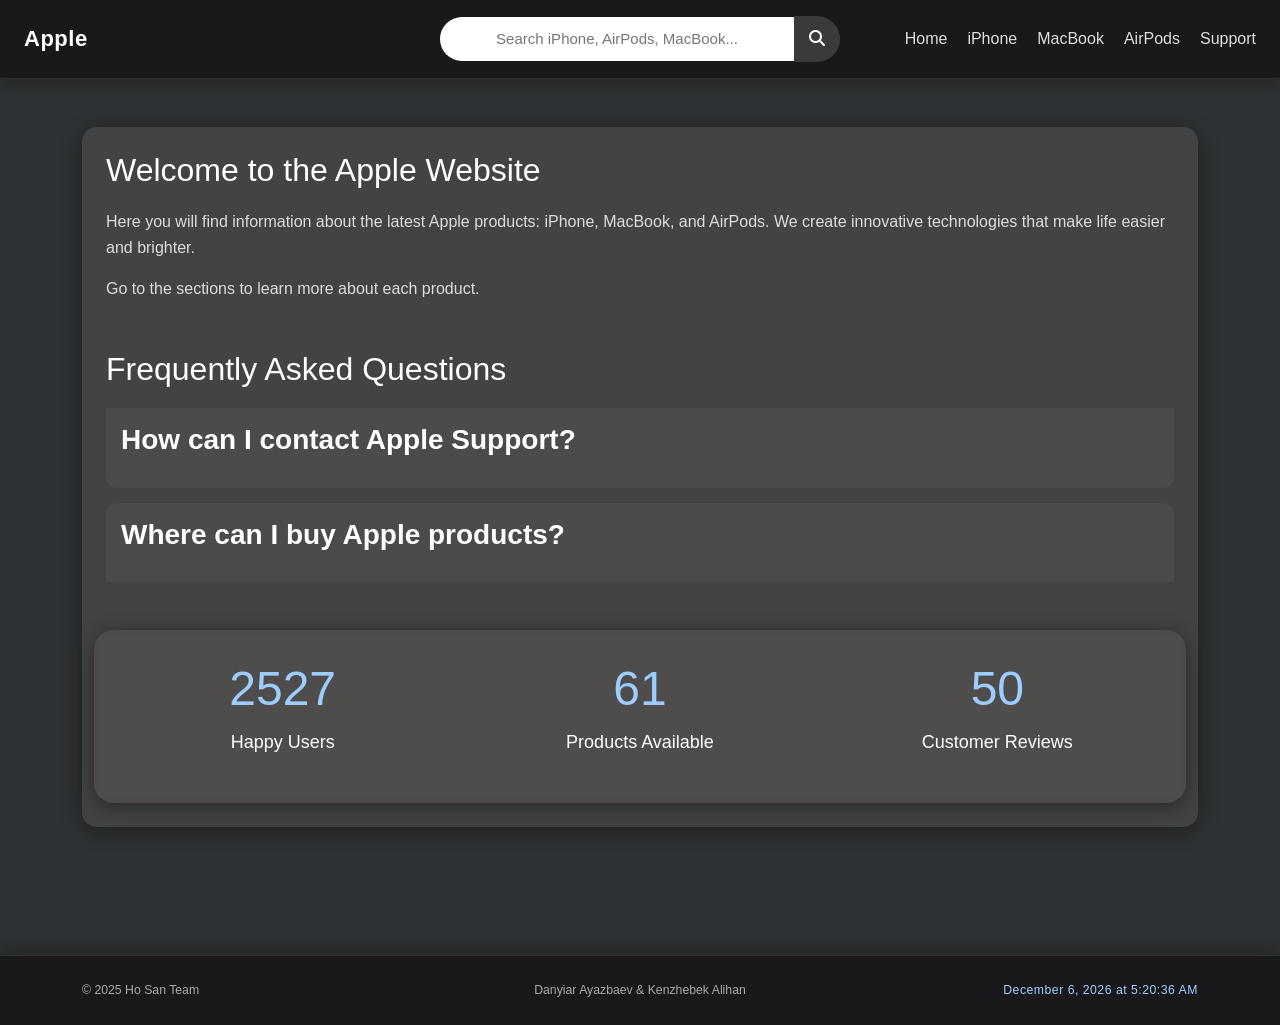
==== index.html @ b4e18e86 "fixed" ====
<!DOCTYPE html>
<html lang="en">

    <head>
        <meta charset="UTF-8">
        <meta name="viewport" content="width=device-width, initial-scale=1.0">
        <title>Apple</title>

        <link href="https://cdn.jsdelivr.net/npm/bootstrap@5.3.3/dist/css/bootstrap.min.css" rel="stylesheet">
        <link rel="stylesheet" href="https://cdnjs.cloudflare.com/ajax/libs/font-awesome/6.6.0/css/all.min.css">
        <link rel="stylesheet" href="home.css">
    </head>

    <body>

        <!-- Header -->
        <header class="home-header">
            <div class="container-fluid py-3 px-4">
                <div class="row align-items-center gy-3">

                    <!-- Logo -->
                    <div class="col-12 col-md-3 text-center text-md-start">
                        <a href="index.html" class="brand-name">Apple</a>
                    </div>

                    <!-- Search Bar -->
                    <div class="col-12 col-md-6 d-flex justify-content-center">
                        <div class="search-container">
                            <input type="text" id="globalSearch" placeholder="Search iPhone, AirPods, MacBook...">
                            <ul id="suggestions"></ul>
                            <button id="searchBtn">
                                <i class="fa-solid fa-magnifying-glass"></i>
                            </button>
                            <audio id="searchSound" src="click.mp3" preload="auto"></audio>
                        </div>
                    </div>

                    <!-- Navigation -->
                    <div class="col-12 col-md-3 d-flex justify-content-center justify-content-md-end flex-wrap">
                        <nav class="header-nav">
                            <a href="index.html">Home</a>
                            <a href="iphone.html">iPhone</a>
                            <a href="macbook.html">MacBook</a>
                            <a href="airpods.html">AirPods</a>
                            <a href="support.html" target="_blank">Support</a>
                        </nav>
                    </div>

                </div>
            </div>
        </header>


        <!-- Main -->
        <main class="container my-5">
            <div id="progressBar"></div>

            <div class="main-text-container p-4">
                <h1>Welcome to the Apple Website</h1>
                <p>Here you will find information about the latest Apple products: iPhone, MacBook, and AirPods. We create innovative technologies that make life easier and brighter.</p>
                <p>Go to the sections to learn more about each product.</p>

                <!-- FAQ -->
                <section id="faq" class="mt-5">
                    <h1>Frequently Asked Questions</h1>

                    <div class="accordion-item">
                        <h3 class="accordion-header">How can I contact Apple Support?</h3>
                        <p class="accordion-content">You can contact us through the support webpage using contact number or email.</p>
                    </div>

                    <div class="accordion-item">
                        <h3 class="accordion-header">Where can I buy Apple products?</h3>
                        <p class="accordion-content">Visit the official Apple Store or authorized retailers.</p>
                    </div>
                </section>

                <!-- Stats -->
                <section class="stats-section mt-5 row text-center">
                    <div class="stat col-12 col-md-4">
                        <h2 class="count" data-target="5000">0</h2>
                        <p>Happy Users</p>
                    </div>
                    <div class="stat col-12 col-md-4">
                        <h2 class="count" data-target="120">0</h2>
                        <p>Products Available</p>
                    </div>
                    <div class="stat col-12 col-md-4">
                        <h2 class="count" data-target="98">0</h2>
                        <p>Customer Reviews</p>
                    </div>
                </section>
            </div>
        </main>


        <footer class="home-footer">
            <div class="container text-center text-md-start">
                <div class="row align-items-center gy-3">

                    <div class="col-12 col-md-4 text-center text-md-start">
                        <p class="small mb-0">© 2025 Ho San Team</p>
                    </div>

                    <div class="col-12 col-md-4 text-center">
                        <p class="mb-0 small">Danyiar Ayazbaev & Kenzhebek Alihan</p>
                    </div>

                    <div class="col-12 col-md-4 text-center text-md-end">
                        <p id="dateTime" class="small mb-0"></p>
                    </div>

                </div>
            </div>
        </footer>



        <!-- Scripts -->
        <script src="https://ajax.googleapis.com/ajax/libs/jquery/3.7.1/jquery.min.js"></script>
        <script src="https://cdn.jsdelivr.net/npm/bootstrap@5.3.3/dist/js/bootstrap.bundle.min.js"></script>
        <script src="home-page.js"></script>
    </body>

</html>
---- home.css ----
/* Reset */
* {
  margin: 0;
  padding: 0;
  box-sizing: border-box;
}

/* Body */
body {
  font-family: Arial, sans-serif;
  line-height: 1.6;
  color: #fff;
  background-color: #2F3234;
  background-image: url('https://bluescreen.kz/content/images/2024/06/overview__bcphzsdb4fpu_og.png');
  background-size: cover;
  background-repeat: no-repeat;
  background-position: bottom center;
  background-attachment: fixed;
}

/* Header */
.home-header {
  background-color: rgba(25, 25, 27, 0.95);
  border-bottom: 1px solid rgba(255, 255, 255, 0.1);
  box-shadow: 0 4px 20px rgba(0, 0, 0, 0.3);
  position: sticky;
  top: 0;
  width: 100%;
  z-index: 1000;
  backdrop-filter: blur(8px);
  transition: background 0.3s ease;
}

.home-header:hover {
  background-color: rgba(35, 35, 37, 0.95);
}

/* Brand */
.brand-name {
  font-size: 22px;
  font-weight: bold;
  text-decoration: none;
  color: #ffffff;
  transition: color 0.3s ease;
  letter-spacing: 0.5px;
}

.brand-name:hover {
  color: #9eceff;
}

/* Navigation */
.header-nav {
  display: flex;
  flex-wrap: nowrap;
  justify-content: flex-end;
  align-items: center;
  gap: 20px;
}

.header-nav a {
  text-decoration: none;
  color: #ddd;
  font-size: 16px;
  white-space: nowrap;
  transition: color 0.3s ease;
}

.header-nav a:hover {
  color: #9eceff;
}

/* Search Bar */
.search-container {
  position: relative;
  display: flex;
  align-items: center;
  width: 100%;
  max-width: 400px;
}

#globalSearch {
  width: 100%;
  padding: 10px 15px;
  border-radius: 25px 0 0 25px;
  border: none;
  outline: none;
  font-size: 15px;
  background: #fff;
  color: #333;
  text-align: center;
}

#searchBtn {
  padding: 10px 15px;
  border-radius: 0 25px 25px 0;
  border: none;
  background-color: rgba(83, 79, 79, 0.6);
  color: white;
  font-size: 16px;
  cursor: pointer;
  transition: background 0.3s ease;
}

#searchBtn:hover {
  background-color: rgba(95, 92, 92, 0.6);
}

/* Suggestions Dropdown */
#suggestions {
  position: absolute;
  top: 45px;
  left: 50%;
  transform: translateX(-50%);
  background: #1c1c1e;
  list-style: none;
  border-radius: 10px;
  width: 100%;
  text-align: left;
  padding: 0;
  margin: 0;
  box-shadow: 0 4px 10px rgba(0, 0, 0, 0.4);
  display: none;
  z-index: 1000;
}

#suggestions li {
  padding: 10px 15px;
  cursor: pointer;
  color: #fff;
  transition: background 0.3s ease;
}

#suggestions li:hover {
  background: #0071e3;
}

/* Responsive Header */
@media (max-width: 992px) {
  .brand-name {
    display: block;
    text-align: center;
    margin-bottom: 10px;
  }

  .header-nav {
    justify-content: center;
    flex-wrap: wrap;
  }
}

@media (max-width: 768px) {
  .home-header {
    text-align: center;
    padding: 15px;
  }

  .header-nav {
    display: flex;
    flex-wrap: wrap;
    justify-content: center;
    margin-top: 10px;
  }

  .header-nav a {
    margin: 5px 10px;
    font-size: 15px;
  }

  .search-container {
    max-width: 100%;
    margin: 10px 0;
  }
}

/* Main */
.main-text-container {
  background: rgba(83, 79, 79, 0.6);
  border-radius: 15px;
  padding: 30px;
  box-shadow: 0 4px 20px rgba(0, 0, 0, 0.4);
  backdrop-filter: blur(5px);
}

main h1 {
  font-size: 2rem;
  margin-bottom: 20px;
}

main p {
  font-size: 1rem;
  color: #ddd;
}

/* Accordion */
.accordion-item {
  margin-top: 15px;
  background: rgba(83, 79, 79, 0.6);
  border-radius: 10px;
  padding: 15px;
  cursor: pointer;
}

.accordion-header {
  font-weight: bold;
}

.accordion-content {
  max-height: 0;
  overflow: hidden;
  transition: 0.3s ease;
}

.accordion-content.active {
  max-height: 200px;
}

/* Stats */
.stats-section {
  background: rgba(83, 79, 79, 0.6);
  border-radius: 20px;
  box-shadow: 0 4px 20px rgba(0, 0, 0, 0.4);
  backdrop-filter: blur(5px);
  padding: 30px 10px;
}

.stat h2 {
  font-size: 48px;
  color: #9eceff;
  margin-bottom: 10px;
}

.stat p {
  color: #ffffff;
  font-size: 18px;
}

/* Scroll Progress */
#progressBar {
  position: fixed;
  top: 0;
  left: 0;
  height: 6px;
  background: linear-gradient(90deg, #0071e3, #00c3ff);
  width: 0%;
  z-index: 1000;
}

/* Footer */
.home-footer {
  background-color: rgba(25, 25, 27, 0.95);
  border-top: 1px solid rgba(255, 255, 255, 0.1);
  padding: 25px 0;
  color: #d1d1d1;
  font-size: 14px;
  backdrop-filter: blur(8px);
  width: 100%;
  margin-top: 80px;
  box-shadow: 0 -4px 20px rgba(0, 0, 0, 0.3);
  transition: background 0.3s ease;
  position: absolute;
}

.home-footer:hover {
  background-color: rgba(35, 35, 37, 0.95);
}

.home-footer p {
  margin: 0;
  color: #aaa;
  transition: color 0.3s ease;
}

.home-footer p:hover {
  color: #fff;
}

#dateTime {
  color: #9eceff;
  font-weight: 500;
  letter-spacing: 0.5px;
}

/* Footer Responsive */
@media (max-width: 768px) {
  .home-footer {
    text-align: center;
    padding: 30px 10px;
  }
}
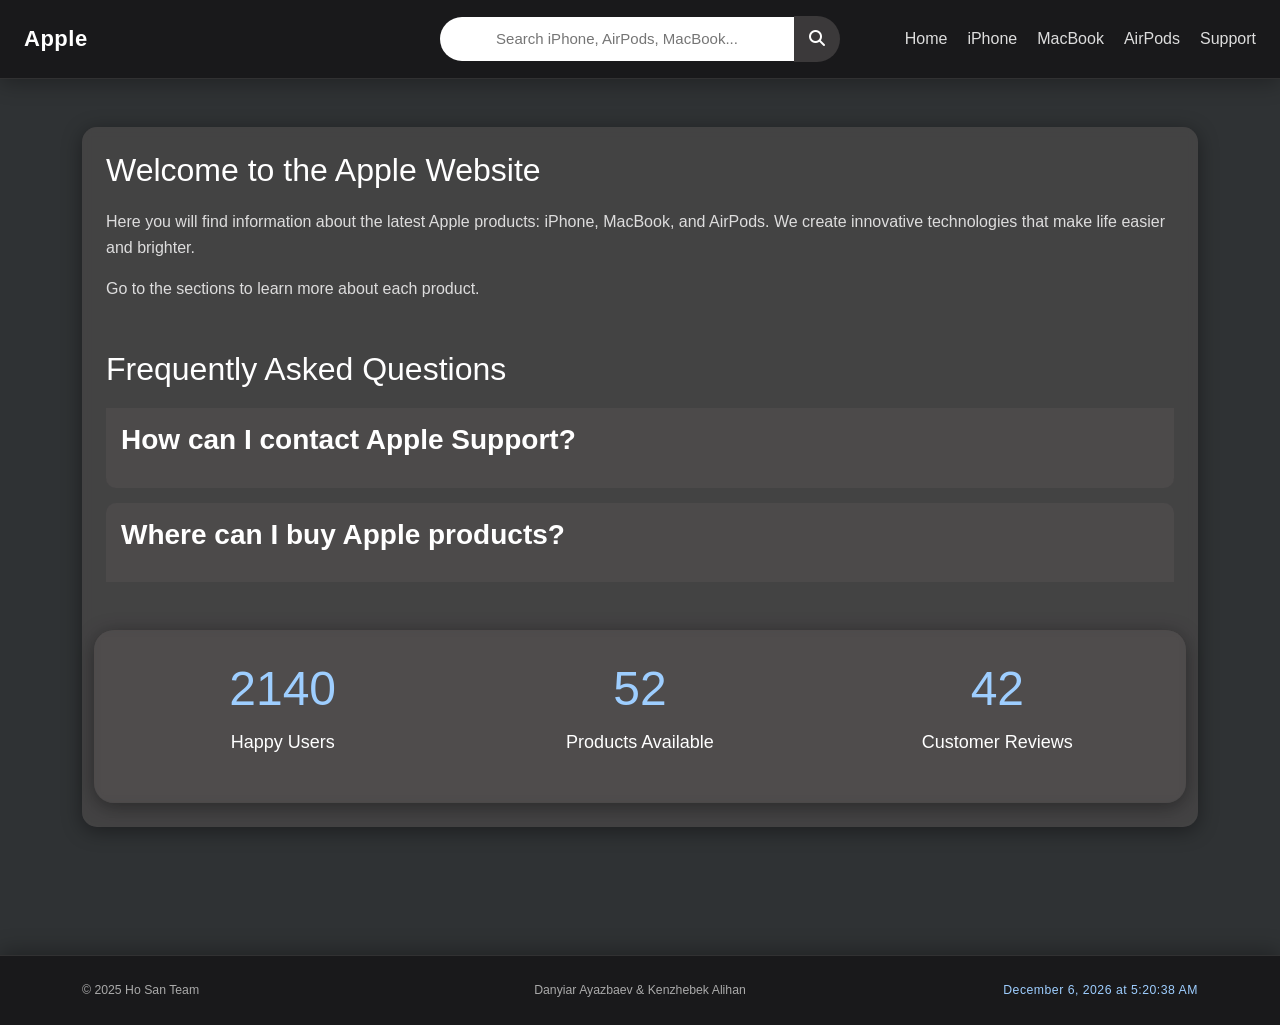
==== commit e69d826d: "final corrections" ====
--- a/index.html
+++ b/index.html
@@ -12,7 +12,6 @@
     </head>
 
     <body>
-
         <!-- Header -->
         <header class="home-header">
             <div class="container-fluid py-3 px-4">
@@ -121,5 +120,4 @@
         <script src="https://cdn.jsdelivr.net/npm/bootstrap@5.3.3/dist/js/bootstrap.bundle.min.js"></script>
         <script src="home-page.js"></script>
     </body>
-
 </html>
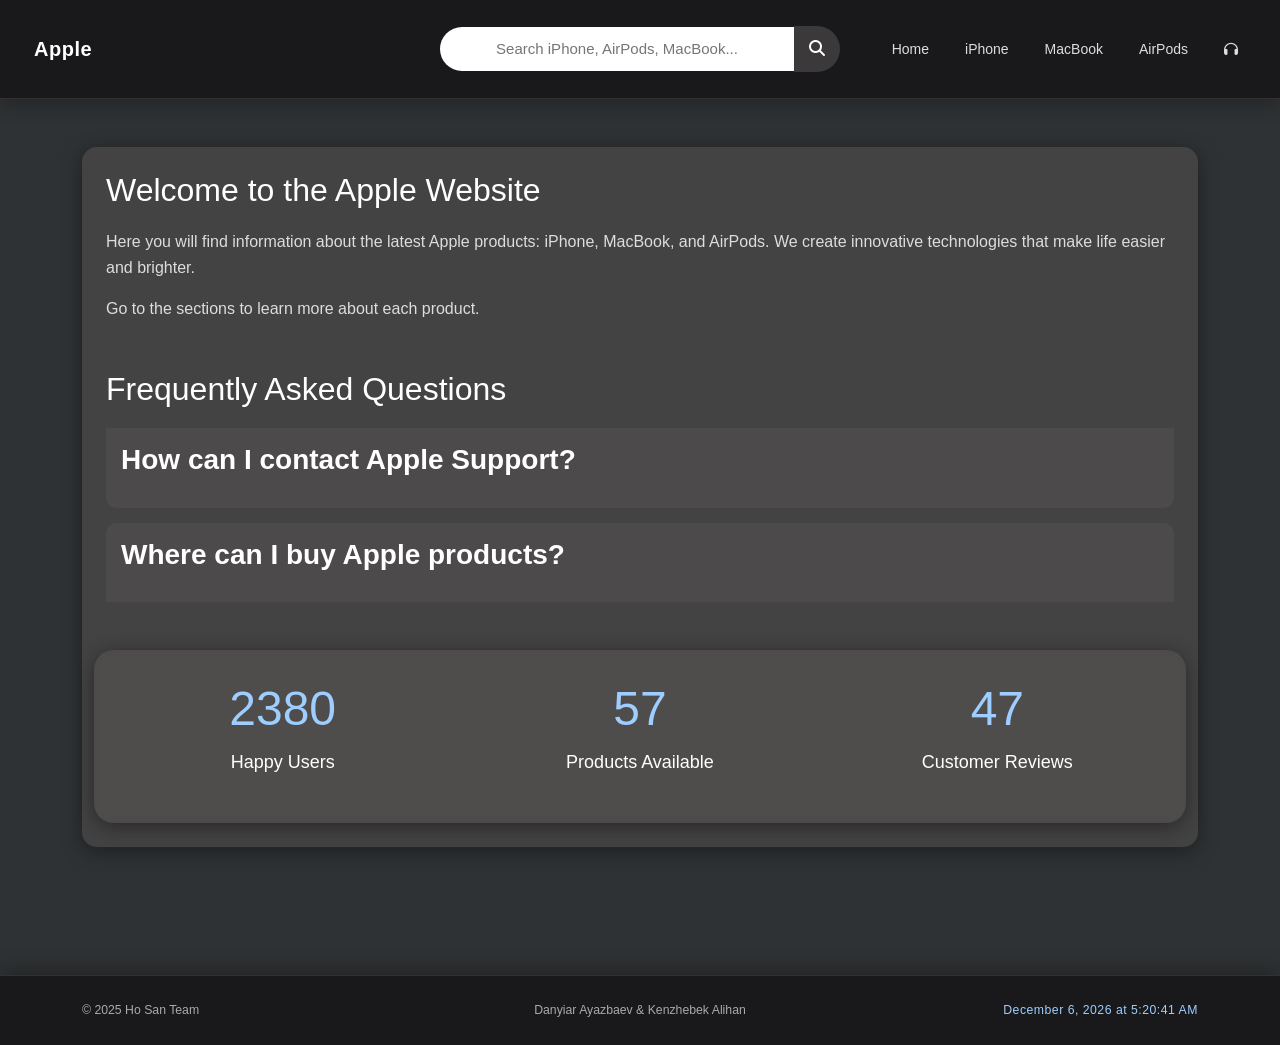
==== commit 03c5d0c8: "support link replaced with headphone" ====
--- a/index.html
+++ b/index.html
@@ -41,7 +41,10 @@
                             <a href="iphone.html">iPhone</a>
                             <a href="macbook.html">MacBook</a>
                             <a href="airpods.html">AirPods</a>
-                            <a href="support.html" target="_blank">Support</a>
+                            <a href="support.html" target="_blank" title="Support">
+                                <i class="fa-solid fa-headphones"></i>
+                            </a>
+
                         </nav>
                     </div>
 
--- a/home.css
+++ b/home.css
@@ -135,12 +135,32 @@
   background: #0071e3;
 }
 
-/* Responsive Header */
+/* Compact Header */
+.home-header {
+  padding: 5px 10px;
+}
+
+.brand-name {
+  font-size: 20px;
+  margin-bottom: 5px;
+}
+
+.search-container {
+  max-width: 400px;
+  margin: 5px auto;
+}
+
+.header-nav a {
+  font-size: 14px;
+  margin: 3px 8px;
+}
+
+/* Responsive adjustments */
 @media (max-width: 992px) {
   .brand-name {
     display: block;
     text-align: center;
-    margin-bottom: 10px;
+    margin-bottom: 3px;
   }
 
   .header-nav {
@@ -152,24 +172,35 @@
 @media (max-width: 768px) {
   .home-header {
     text-align: center;
-    padding: 15px;
+    padding: 3px;
   }
 
   .header-nav {
     display: flex;
     flex-wrap: wrap;
     justify-content: center;
-    margin-top: 10px;
+    margin-top: 3px;
   }
 
   .header-nav a {
-    margin: 5px 10px;
-    font-size: 15px;
-  }
+    margin: 3px 6px;
+    font-size: 13px;
+  }
+
+  .header-nav a i {
+  font-size: 18px;
+  color: #ddd;
+  transition: color 0.3s ease;
+}
+
+.header-nav a:hover i {
+  color: #9eceff;
+}
+
 
   .search-container {
-    max-width: 100%;
-    margin: 10px 0;
+    max-width: 90%;
+    margin: 5px auto;
   }
 }
 
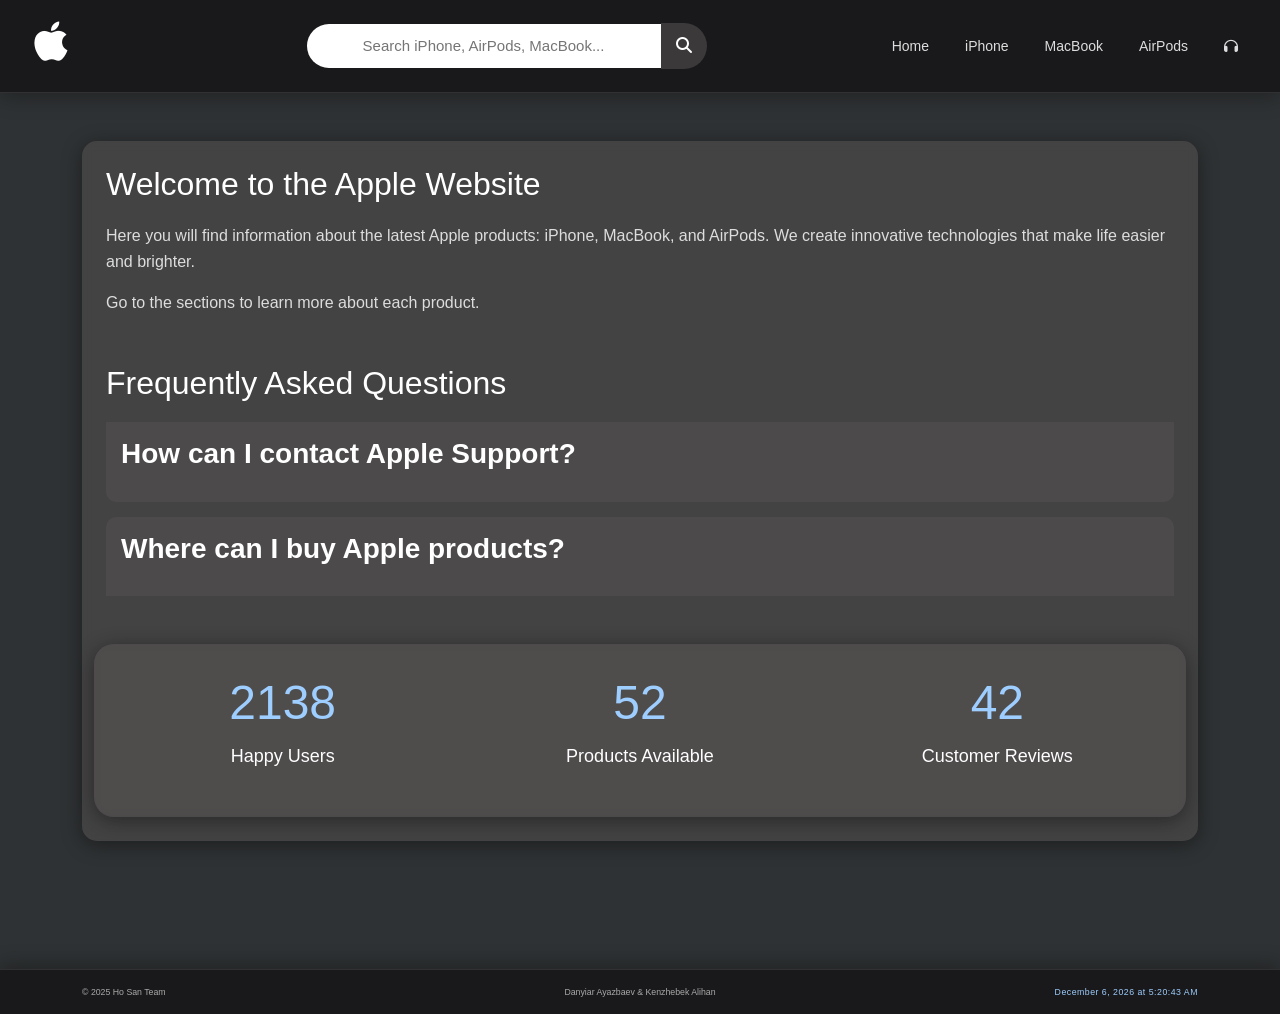
==== commit 05a57b3c: "done!" ====
--- a/index.html
+++ b/index.html
@@ -15,15 +15,13 @@
         <!-- Header -->
         <header class="home-header">
             <div class="container-fluid py-3 px-4">
-                <div class="row align-items-center gy-3">
+                <div class="row align-items-center gy-3 flex-md-nowrap flex-wrap">
 
-                    <!-- Logo -->
-                    <div class="col-12 col-md-3 text-center text-md-start">
-                        <a href="index.html" class="brand-name">Apple</a>
-                    </div>
-
-                    <!-- Search Bar -->
-                    <div class="col-12 col-md-6 d-flex justify-content-center">
+                    <!-- Logo + Search grouped for mobile -->
+                    <div class="col-12 col-md-9 d-flex justify-content-center justify-content-md-start align-items-center gap-2 flex-wrap flex-md-nowrap">
+                        <a href="index.html" class="brand-name" title="Apple">
+                            <i class="fa-brands fa-apple"></i>
+                        </a>
                         <div class="search-container">
                             <input type="text" id="globalSearch" placeholder="Search iPhone, AirPods, MacBook...">
                             <ul id="suggestions"></ul>
@@ -44,10 +42,8 @@
                             <a href="support.html" target="_blank" title="Support">
                                 <i class="fa-solid fa-headphones"></i>
                             </a>
-
                         </nav>
                     </div>
-
                 </div>
             </div>
         </header>
--- a/home.css
+++ b/home.css
@@ -36,18 +36,16 @@
 }
 
 /* Brand */
-.brand-name {
-  font-size: 22px;
-  font-weight: bold;
-  text-decoration: none;
+.brand-name i {
+  font-size: 45px;
   color: #ffffff;
   transition: color 0.3s ease;
-  letter-spacing: 0.5px;
-}
-
-.brand-name:hover {
+}
+
+.brand-name:hover i {
   color: #9eceff;
 }
+
 
 /* Navigation */
 .header-nav {
@@ -137,7 +135,7 @@
 
 /* Compact Header */
 .home-header {
-  padding: 5px 10px;
+  padding: 2px 10px;
 }
 
 .brand-name {
@@ -172,14 +170,62 @@
 @media (max-width: 768px) {
   .home-header {
     text-align: center;
-    padding: 3px;
-  }
-
+    padding: 0.5px;
+  }
+
+  /* Group Apple icon + search bar in one row */
+  .home-header .col-12.col-md-3,
+  .home-header .col-12.col-md-6 {
+    width: 100%;
+  }
+
+  .home-header .col-12.col-md-3.text-center.text-md-start,
+  .home-header .col-12.col-md-6.d-flex.justify-content-center {
+    display: flex;
+    justify-content: center;
+    align-items: center;
+    gap: 30px;
+    flex-wrap: nowrap;
+    margin-bottom: 1px;
+  }
+
+  /* Make Apple logo look good */
+  .brand-name i {
+    font-size: 38 px;
+    color: #fff;
+    margin-right: 10px;
+    transition: color 0.3s ease;
+  }
+
+  .brand-name:hover i {
+    color: #9eceff;
+  }
+
+  /* Search bar next to logo */
+  .search-container {
+    flex: 1;
+    max-width: 80%;
+    margin: 0;
+    display: flex;
+    align-items: center;
+  }
+
+  #globalSearch {
+    padding: 8px 12px;
+    font-size: 14px;
+  }
+
+  #searchBtn {
+    padding: 8px 12px;
+    font-size: 14px;
+  }
+
+  /* Navigation links stay below */
   .header-nav {
     display: flex;
     flex-wrap: wrap;
     justify-content: center;
-    margin-top: 3px;
+    margin-top: 1px;
   }
 
   .header-nav a {
@@ -188,19 +234,13 @@
   }
 
   .header-nav a i {
-  font-size: 18px;
-  color: #ddd;
-  transition: color 0.3s ease;
-}
-
-.header-nav a:hover i {
-  color: #9eceff;
-}
-
-
-  .search-container {
-    max-width: 90%;
-    margin: 5px auto;
+    font-size: 18px;
+    color: #ddd;
+    transition: color 0.3s ease;
+  }
+
+  .header-nav a:hover i {
+    color: #9eceff;
   }
 }
 
@@ -281,9 +321,9 @@
 .home-footer {
   background-color: rgba(25, 25, 27, 0.95);
   border-top: 1px solid rgba(255, 255, 255, 0.1);
-  padding: 25px 0;
+  padding: 15px 0;
   color: #d1d1d1;
-  font-size: 14px;
+  font-size: 10px;
   backdrop-filter: blur(8px);
   width: 100%;
   margin-top: 80px;
@@ -316,6 +356,6 @@
 @media (max-width: 768px) {
   .home-footer {
     text-align: center;
-    padding: 30px 10px;
-  }
-}
+    padding: 5px 10px;
+  }
+}
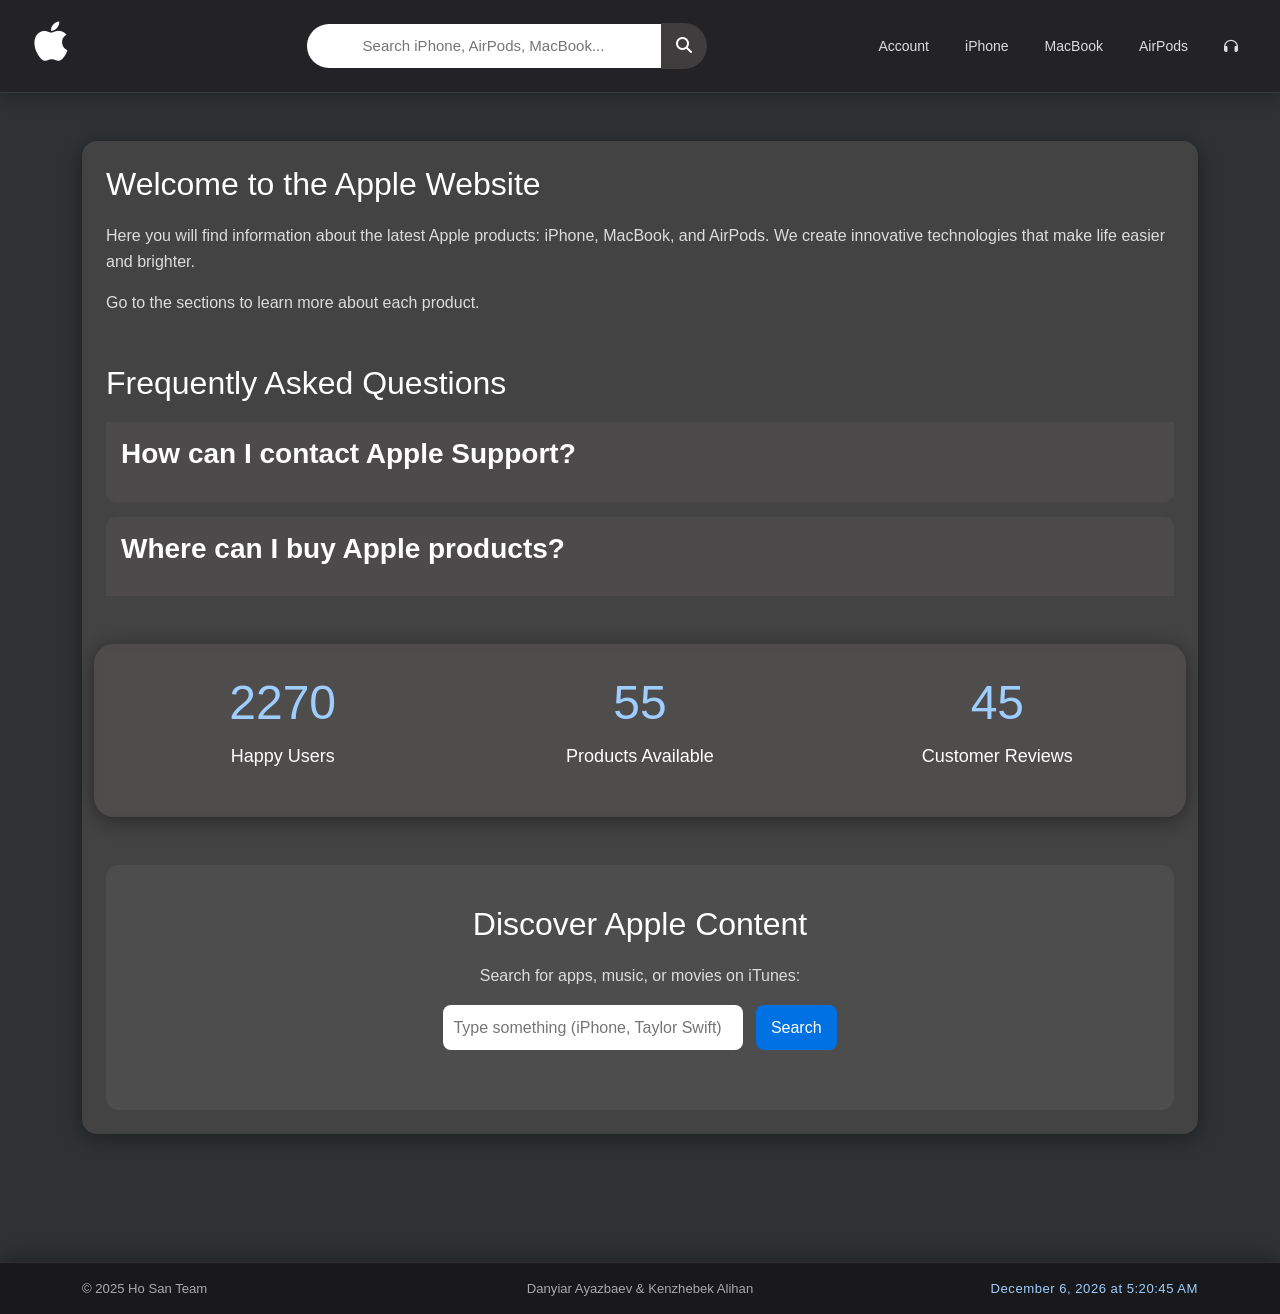
==== commit 4bbd683d: "index issue is fixed" ====
--- a/index.html
+++ b/index.html
@@ -1,122 +1,140 @@
 <!DOCTYPE html>
 <html lang="en">
 
-    <head>
-        <meta charset="UTF-8">
-        <meta name="viewport" content="width=device-width, initial-scale=1.0">
-        <title>Apple</title>
+<head>
+    <meta charset="UTF-8">
+    <meta name="viewport" content="width=device-width, initial-scale=1.0">
+    <title>Apple</title>
 
-        <link href="https://cdn.jsdelivr.net/npm/bootstrap@5.3.3/dist/css/bootstrap.min.css" rel="stylesheet">
-        <link rel="stylesheet" href="https://cdnjs.cloudflare.com/ajax/libs/font-awesome/6.6.0/css/all.min.css">
-        <link rel="stylesheet" href="home.css">
-    </head>
+    <link href="https://cdn.jsdelivr.net/npm/bootstrap@5.3.3/dist/css/bootstrap.min.css" rel="stylesheet">
+    <link rel="stylesheet" href="https://cdnjs.cloudflare.com/ajax/libs/font-awesome/6.6.0/css/all.min.css">
+    <link rel="stylesheet" href="../CSS/home.css">
+</head>
 
-    <body>
-        <!-- Header -->
-        <header class="home-header">
-            <div class="container-fluid py-3 px-4">
-                <div class="row align-items-center gy-3 flex-md-nowrap flex-wrap">
+<body>
+    <!-- Header -->
+    <header class="home-header">
+        <div class="container-fluid py-3 px-4">
+            <div class="row align-items-center gy-3 flex-md-nowrap flex-wrap">
 
-                    <!-- Logo + Search grouped for mobile -->
-                    <div class="col-12 col-md-9 d-flex justify-content-center justify-content-md-start align-items-center gap-2 flex-wrap flex-md-nowrap">
-                        <a href="index.html" class="brand-name" title="Apple">
-                            <i class="fa-brands fa-apple"></i>
-                        </a>
-                        <div class="search-container">
-                            <input type="text" id="globalSearch" placeholder="Search iPhone, AirPods, MacBook...">
-                            <ul id="suggestions"></ul>
-                            <button id="searchBtn">
-                                <i class="fa-solid fa-magnifying-glass"></i>
-                            </button>
-                            <audio id="searchSound" src="click.mp3" preload="auto"></audio>
-                        </div>
-                    </div>
-
-                    <!-- Navigation -->
-                    <div class="col-12 col-md-3 d-flex justify-content-center justify-content-md-end flex-wrap">
-                        <nav class="header-nav">
-                            <a href="index.html">Home</a>
-                            <a href="iphone.html">iPhone</a>
-                            <a href="macbook.html">MacBook</a>
-                            <a href="airpods.html">AirPods</a>
-                            <a href="support.html" target="_blank" title="Support">
-                                <i class="fa-solid fa-headphones"></i>
-                            </a>
-                        </nav>
+                <!-- Logo + Search grouped for mobile -->
+                <div
+                    class="col-12 col-md-9 d-flex justify-content-center justify-content-md-start align-items-center gap-2 flex-wrap flex-md-nowrap">
+                    <a href="../HTML/index.html" class="brand-name" title="Apple">
+                        <i class="fa-brands fa-apple"></i>
+                    </a>
+                    <div class="search-container">
+                        <input type="text" id="globalSearch" placeholder="Search iPhone, AirPods, MacBook...">
+                        <ul id="suggestions"></ul>
+                        <button id="searchBtn">
+                            <i class="fa-solid fa-magnifying-glass"></i>
+                        </button>
+                        <audio id="searchSound" src="click.mp3" preload="auto"></audio>
                     </div>
                 </div>
+
+                <!-- Navigation -->
+                <div class="col-12 col-md-3 d-flex justify-content-center justify-content-md-end flex-wrap">
+                    <nav class="header-nav">
+                        <a href="../HTML/login.html">Account</a>
+                        <a href="../HTML/iphone.html">iPhone</a>
+                        <a href="../HTML/macbook.html">MacBook</a>
+                        <a href="../HTML/airpods.html">AirPods</a>
+                        <a href="../HTML/support.html" target="_blank" title="Support">
+                            <i class="fa-solid fa-headphones"></i>
+                        </a>
+                    </nav>
+                </div>
             </div>
-        </header>
+        </div>
+    </header>
 
 
-        <!-- Main -->
-        <main class="container my-5">
-            <div id="progressBar"></div>
+    <!-- Main -->
+    <main class="container my-5">
+        <div id="progressBar"></div>
 
-            <div class="main-text-container p-4">
-                <h1>Welcome to the Apple Website</h1>
-                <p>Here you will find information about the latest Apple products: iPhone, MacBook, and AirPods. We create innovative technologies that make life easier and brighter.</p>
-                <p>Go to the sections to learn more about each product.</p>
+        <div class="main-text-container p-4">
+            <h1>Welcome to the Apple Website</h1>
+            <p>Here you will find information about the latest Apple products: iPhone, MacBook, and AirPods. We create
+                innovative technologies that make life easier and brighter.</p>
+            <p>Go to the sections to learn more about each product.</p>
 
-                <!-- FAQ -->
-                <section id="faq" class="mt-5">
-                    <h1>Frequently Asked Questions</h1>
+            <!-- FAQ -->
+            <section id="faq" class="mt-5">
+                <h1>Frequently Asked Questions</h1>
 
-                    <div class="accordion-item">
-                        <h3 class="accordion-header">How can I contact Apple Support?</h3>
-                        <p class="accordion-content">You can contact us through the support webpage using contact number or email.</p>
-                    </div>
+                <div class="accordion-item">
+                    <h3 class="accordion-header">How can I contact Apple Support?</h3>
+                    <p class="accordion-content">You can contact us through the support webpage using contact number or
+                        email.</p>
+                </div>
 
-                    <div class="accordion-item">
-                        <h3 class="accordion-header">Where can I buy Apple products?</h3>
-                        <p class="accordion-content">Visit the official Apple Store or authorized retailers.</p>
-                    </div>
-                </section>
+                <div class="accordion-item">
+                    <h3 class="accordion-header">Where can I buy Apple products?</h3>
+                    <p class="accordion-content">Visit the official Apple Store or authorized retailers.</p>
+                </div>
+            </section>
 
-                <!-- Stats -->
-                <section class="stats-section mt-5 row text-center">
-                    <div class="stat col-12 col-md-4">
-                        <h2 class="count" data-target="5000">0</h2>
-                        <p>Happy Users</p>
-                    </div>
-                    <div class="stat col-12 col-md-4">
-                        <h2 class="count" data-target="120">0</h2>
-                        <p>Products Available</p>
-                    </div>
-                    <div class="stat col-12 col-md-4">
-                        <h2 class="count" data-target="98">0</h2>
-                        <p>Customer Reviews</p>
-                    </div>
-                </section>
-            </div>
-        </main>
+            <!-- Stats -->
+            <section class="stats-section mt-5 row text-center">
+                <div class="stat col-12 col-md-4">
+                    <h2 class="count" data-target="5000">0</h2>
+                    <p>Happy Users</p>
+                </div>
+                <div class="stat col-12 col-md-4">
+                    <h2 class="count" data-target="120">0</h2>
+                    <p>Products Available</p>
+                </div>
+                <div class="stat col-12 col-md-4">
+                    <h2 class="count" data-target="98">0</h2>
+                    <p>Customer Reviews</p>
+                </div>
+            </section>
+
+            <!-- Apple iTunes API Section -->
+            <section id="itunes-section" class="mt-5 text-center">
+                <h1>Discover Apple Content</h1>
+                <p>Search for apps, music, or movies on iTunes:</p>
+                <div class="search-box mb-3">
+                    <input type="text" id="itunesQuery" placeholder="Type something (iPhone, Taylor Swift)">
+                    <button id="itunesSearchBtn">Search</button>
+                </div>
+                <div id="itunesResults" class="row justify-content-center"></div>
+            </section>
+
+        </div>
+    </main>
 
 
-        <footer class="home-footer">
-            <div class="container text-center text-md-start">
-                <div class="row align-items-center gy-3">
+    <footer class="home-footer">
+        <div class="container text-center text-md-start">
+            <div class="row align-items-center gy-3">
 
-                    <div class="col-12 col-md-4 text-center text-md-start">
-                        <p class="small mb-0">© 2025 Ho San Team</p>
-                    </div>
+                <div class="col-12 col-md-4 text-center text-md-start">
+                    <p class="small mb-0">© 2025 Ho San Team</p>
+                </div>
 
-                    <div class="col-12 col-md-4 text-center">
-                        <p class="mb-0 small">Danyiar Ayazbaev & Kenzhebek Alihan</p>
-                    </div>
+                <div class="col-12 col-md-4 text-center">
+                    <p class="mb-0 small">Danyiar Ayazbaev & Kenzhebek Alihan</p>
+                </div>
 
-                    <div class="col-12 col-md-4 text-center text-md-end">
-                        <p id="dateTime" class="small mb-0"></p>
-                    </div>
+                <div class="col-12 col-md-4 text-center text-md-end">
+                    <p id="dateTime" class="small mb-0"></p>
+                </div>
 
-                </div>
             </div>
-        </footer>
+        </div>
+    </footer>
 
 
 
-        <!-- Scripts -->
-        <script src="https://ajax.googleapis.com/ajax/libs/jquery/3.7.1/jquery.min.js"></script>
-        <script src="https://cdn.jsdelivr.net/npm/bootstrap@5.3.3/dist/js/bootstrap.bundle.min.js"></script>
-        <script src="home-page.js"></script>
-    </body>
-</html>
+    <!-- Scripts -->
+    <script src="https://ajax.googleapis.com/ajax/libs/jquery/3.7.1/jquery.min.js"></script>
+    <script src="https://cdn.jsdelivr.net/npm/bootstrap@5.3.3/dist/js/bootstrap.bundle.min.js"></script>
+    <script src="../JS/home-page.js"></script>
+    <script src="../JS/account-nav.js"></script>
+
+</body>
+
+</html>
--- a/CSS/home.css
+++ b/CSS/home.css
@@ -0,0 +1,428 @@
+/* Reset */
+* {
+  margin: 0;
+  padding: 0;
+  box-sizing: border-box;
+}
+
+/* Body */
+body {
+  font-family: Arial, sans-serif;
+  line-height: 1.6;
+  color: #fff;
+  background-color: #2F3234;
+  background-image: url('https://bluescreen.kz/content/images/2024/06/overview__bcphzsdb4fpu_og.png');
+  background-size: cover;
+  background-repeat: no-repeat;
+  background-position: bottom center;
+  background-attachment: fixed;
+}
+
+/* Header */
+.home-header {
+  background-color: rgba(25, 25, 27, 0.95);
+  border-bottom: 1px solid rgba(255, 255, 255, 0.1);
+  box-shadow: 0 4px 20px rgba(0, 0, 0, 0.3);
+  position: sticky;
+  top: 0;
+  width: 100%;
+  z-index: 1000;
+  backdrop-filter: blur(8px);
+  transition: background 0.3s ease;
+}
+
+.home-header:hover {
+  background-color: rgba(35, 35, 37, 0.95);
+}
+
+/* Brand */
+.brand-name i {
+  font-size: 45px;
+  color: #ffffff;
+  transition: color 0.3s ease;
+}
+
+.brand-name:hover i {
+  color: #9eceff;
+}
+
+
+/* Navigation */
+.header-nav {
+  display: flex;
+  flex-wrap: nowrap;
+  justify-content: flex-end;
+  align-items: center;
+  gap: 20px;
+}
+
+.header-nav a {
+  text-decoration: none;
+  color: #ddd;
+  font-size: 16px;
+  white-space: nowrap;
+  transition: color 0.3s ease;
+}
+
+.header-nav a:hover {
+  color: #9eceff;
+}
+
+/* Search Bar */
+.search-container {
+  position: relative;
+  display: flex;
+  align-items: center;
+  width: 100%;
+  max-width: 400px;
+}
+
+#globalSearch {
+  width: 100%;
+  padding: 10px 15px;
+  border-radius: 25px 0 0 25px;
+  border: none;
+  outline: none;
+  font-size: 15px;
+  background: #fff;
+  color: #333;
+  text-align: center;
+}
+
+#searchBtn {
+  padding: 10px 15px;
+  border-radius: 0 25px 25px 0;
+  border: none;
+  background-color: rgba(83, 79, 79, 0.6);
+  color: white;
+  font-size: 16px;
+  cursor: pointer;
+  transition: background 0.3s ease;
+}
+
+#searchBtn:hover {
+  background-color: rgba(95, 92, 92, 0.6);
+}
+
+/* Suggestions Dropdown */
+#suggestions {
+  position: absolute;
+  top: 45px;
+  left: 50%;
+  transform: translateX(-50%);
+  background: #1c1c1e;
+  list-style: none;
+  border-radius: 10px;
+  width: 100%;
+  text-align: left;
+  padding: 0;
+  margin: 0;
+  box-shadow: 0 4px 10px rgba(0, 0, 0, 0.4);
+  display: none;
+  z-index: 1000;
+}
+
+#suggestions li {
+  padding: 10px 15px;
+  cursor: pointer;
+  color: #fff;
+  transition: background 0.3s ease;
+}
+
+#suggestions li:hover {
+  background: #0071e3;
+}
+
+/* Compact Header */
+.home-header {
+  padding: 2px 10px;
+}
+
+.brand-name {
+  font-size: 20px;
+  margin-bottom: 5px;
+}
+
+.search-container {
+  max-width: 400px;
+  margin: 5px auto;
+}
+
+.header-nav a {
+  font-size: 14px;
+  margin: 3px 8px;
+}
+
+/* Responsive adjustments */
+@media (max-width: 992px) {
+  .brand-name {
+    display: block;
+    text-align: center;
+    margin-bottom: 3px;
+  }
+
+  .header-nav {
+    justify-content: center;
+    flex-wrap: wrap;
+  }
+}
+
+@media (max-width: 768px) {
+  .home-header {
+    text-align: center;
+    padding: 0.5px;
+  }
+
+  /* Group Apple icon + search bar in one row */
+  .home-header .col-12.col-md-3,
+  .home-header .col-12.col-md-6 {
+    width: 100%;
+  }
+
+  .home-header .col-12.col-md-3.text-center.text-md-start,
+  .home-header .col-12.col-md-6.d-flex.justify-content-center {
+    display: flex;
+    justify-content: center;
+    align-items: center;
+    gap: 30px;
+    flex-wrap: nowrap;
+    margin-bottom: 1px;
+  }
+
+  /* Make Apple logo look good */
+  .brand-name i {
+    font-size: 38 px;
+    color: #fff;
+    margin-right: 10px;
+    transition: color 0.3s ease;
+  }
+
+  .brand-name:hover i {
+    color: #9eceff;
+  }
+
+  /* Search bar next to logo */
+  .search-container {
+    flex: 1;
+    max-width: 80%;
+    margin: 0;
+    display: flex;
+    align-items: center;
+  }
+
+  #globalSearch {
+    padding: 8px 12px;
+    font-size: 14px;
+  }
+
+  #searchBtn {
+    padding: 8px 12px;
+    font-size: 14px;
+  }
+
+  /* Navigation links stay below */
+  .header-nav {
+    display: flex;
+    flex-wrap: wrap;
+    justify-content: center;
+    margin-top: 1px;
+  }
+
+  .header-nav a {
+    margin: 3px 6px;
+    font-size: 13px;
+  }
+
+  .header-nav a i {
+    font-size: 18px;
+    color: #ddd;
+    transition: color 0.3s ease;
+  }
+
+  .header-nav a:hover i {
+    color: #9eceff;
+  }
+}
+
+
+/* Main */
+.main-text-container {
+  background: rgba(83, 79, 79, 0.6);
+  border-radius: 15px;
+  padding: 30px;
+  box-shadow: 0 4px 20px rgba(0, 0, 0, 0.4);
+  backdrop-filter: blur(5px);
+}
+
+main h1 {
+  font-size: 2rem;
+  margin-bottom: 20px;
+}
+
+main p {
+  font-size: 1rem;
+  color: #ddd;
+}
+
+/* Accordion */
+.accordion-item {
+  margin-top: 15px;
+  background: rgba(83, 79, 79, 0.6);
+  border-radius: 10px;
+  padding: 15px;
+  cursor: pointer;
+}
+
+.accordion-header {
+  font-weight: bold;
+}
+
+.accordion-content {
+  max-height: 0;
+  overflow: hidden;
+  transition: 0.3s ease;
+}
+
+.accordion-content.active {
+  max-height: 200px;
+}
+
+/* Stats */
+.stats-section {
+  background: rgba(83, 79, 79, 0.6);
+  border-radius: 20px;
+  box-shadow: 0 4px 20px rgba(0, 0, 0, 0.4);
+  backdrop-filter: blur(5px);
+  padding: 30px 10px;
+}
+
+.stat h2 {
+  font-size: 48px;
+  color: #9eceff;
+  margin-bottom: 10px;
+}
+
+.stat p {
+  color: #ffffff;
+  font-size: 18px;
+}
+
+/* Scroll Progress */
+#progressBar {
+  position: fixed;
+  top: 0;
+  left: 0;
+  height: 6px;
+  background: linear-gradient(90deg, #0071e3, #00c3ff);
+  width: 0%;
+  z-index: 1000;
+}
+
+/* Footer */
+.home-footer {
+  background-color: rgba(25, 25, 27, 0.95);
+  border-top: 1px solid rgba(255, 255, 255, 0.1);
+  padding: 15px 0;
+  color: #d1d1d1;
+  font-size: 15px;
+  backdrop-filter: blur(8px);
+  width: 100%;
+  margin-top: 80px;
+  box-shadow: 0 -4px 20px rgba(0, 0, 0, 0.3);
+  transition: background 0.3s ease;
+  position: absolute;
+}
+
+.home-footer:hover {
+  background-color: rgba(35, 35, 37, 0.95);
+}
+
+.home-footer p {
+  margin: 0;
+  color: #aaa;
+  transition: color 0.3s ease;
+}
+
+.home-footer p:hover {
+  color: #fff;
+}
+
+#dateTime {
+  color: #9eceff;
+  font-weight: 500;
+  letter-spacing: 0.5px;
+}
+
+/* Footer Responsive */
+@media (max-width: 768px) {
+  .home-footer {
+    text-align: center;
+    padding: 5px 10px;
+  }
+}
+
+
+#itunes-section {
+  background: rgba(255, 255, 255, 0.05);
+  border-radius: 12px;
+  padding: 40px;
+  color: white;
+}
+
+#itunesQuery {
+  padding: 10px;
+  width: 300px;
+  border-radius: 8px;
+  border: none;
+  margin-right: 8px;
+}
+
+#itunesSearchBtn {
+  background-color: #0071e3;
+  border: none;
+  color: white;
+  padding: 10px 15px;
+  border-radius: 8px;
+  cursor: pointer;
+}
+
+#itunesResults {
+  margin-top: 20px;
+  display: flex;
+  flex-wrap: wrap;
+  gap: 15px;
+}
+
+.result-card {
+  background: rgba(255, 255, 255, 0.08);
+  border-radius: 10px;
+  width: 180px;
+  padding: 10px;
+  text-align: center;
+}
+
+.result-card img {
+  width: 100%;
+  border-radius: 8px;
+  margin-bottom: 8px;
+}
+
+
+.view-btn {
+  display: inline-block;
+  margin-top: 5px;
+  padding: 8px 14px;
+  border-radius: 8px;
+  background-color: #0071e3;
+  color: white;
+  font-size: 14px;
+  font-weight: 500;
+  text-decoration: none;
+  transition: all 0.3s ease;
+}
+
+.view-btn:hover {
+  background-color: #005bb5;
+  transform: translateY(-2px);
+  box-shadow: 0 4px 10px rgba(0, 113, 227, 0.4);
+}
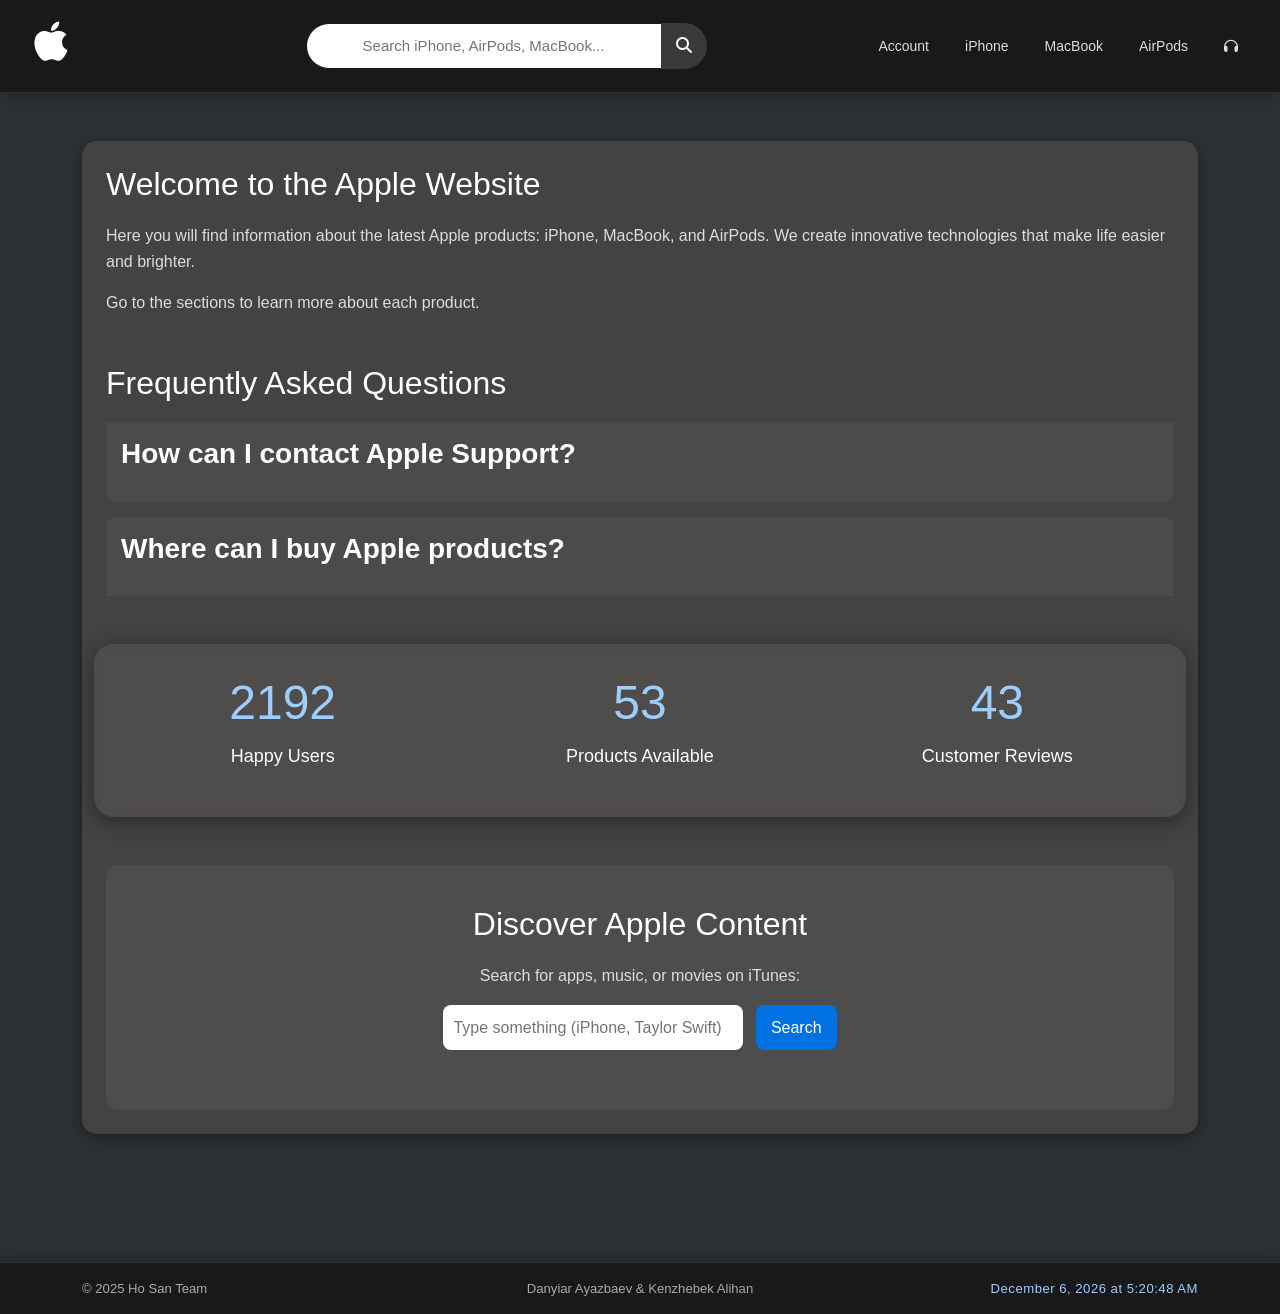
==== commit 9e1437ab: "refixed thing that is already refixed, hope its done properly, crossing fingers)" ====
--- a/index.html
+++ b/index.html
@@ -8,7 +8,7 @@
 
     <link href="https://cdn.jsdelivr.net/npm/bootstrap@5.3.3/dist/css/bootstrap.min.css" rel="stylesheet">
     <link rel="stylesheet" href="https://cdnjs.cloudflare.com/ajax/libs/font-awesome/6.6.0/css/all.min.css">
-    <link rel="stylesheet" href="../CSS/home.css">
+    <link rel="stylesheet" href="CSS/home.css">
 </head>
 
 <body>
@@ -20,7 +20,7 @@
                 <!-- Logo + Search grouped for mobile -->
                 <div
                     class="col-12 col-md-9 d-flex justify-content-center justify-content-md-start align-items-center gap-2 flex-wrap flex-md-nowrap">
-                    <a href="../HTML/index.html" class="brand-name" title="Apple">
+                    <a href="index.html" class="brand-name" title="Apple">
                         <i class="fa-brands fa-apple"></i>
                     </a>
                     <div class="search-container">
@@ -36,11 +36,11 @@
                 <!-- Navigation -->
                 <div class="col-12 col-md-3 d-flex justify-content-center justify-content-md-end flex-wrap">
                     <nav class="header-nav">
-                        <a href="../HTML/login.html">Account</a>
-                        <a href="../HTML/iphone.html">iPhone</a>
-                        <a href="../HTML/macbook.html">MacBook</a>
-                        <a href="../HTML/airpods.html">AirPods</a>
-                        <a href="../HTML/support.html" target="_blank" title="Support">
+                        <a href="HTML/login.html">Account</a>
+                        <a href="HTML/iphone.html">iPhone</a>
+                        <a href="HTML/macbook.html">MacBook</a>
+                        <a href="HTML/airpods.html">AirPods</a>
+                        <a href="HTML/support.html" target="_blank" title="Support">
                             <i class="fa-solid fa-headphones"></i>
                         </a>
                     </nav>
@@ -132,8 +132,8 @@
     <!-- Scripts -->
     <script src="https://ajax.googleapis.com/ajax/libs/jquery/3.7.1/jquery.min.js"></script>
     <script src="https://cdn.jsdelivr.net/npm/bootstrap@5.3.3/dist/js/bootstrap.bundle.min.js"></script>
-    <script src="../JS/home-page.js"></script>
-    <script src="../JS/account-nav.js"></script>
+    <script src="JS/home-page.js"></script>
+    <script src="JS/account-nav.js"></script>
 
 </body>
 
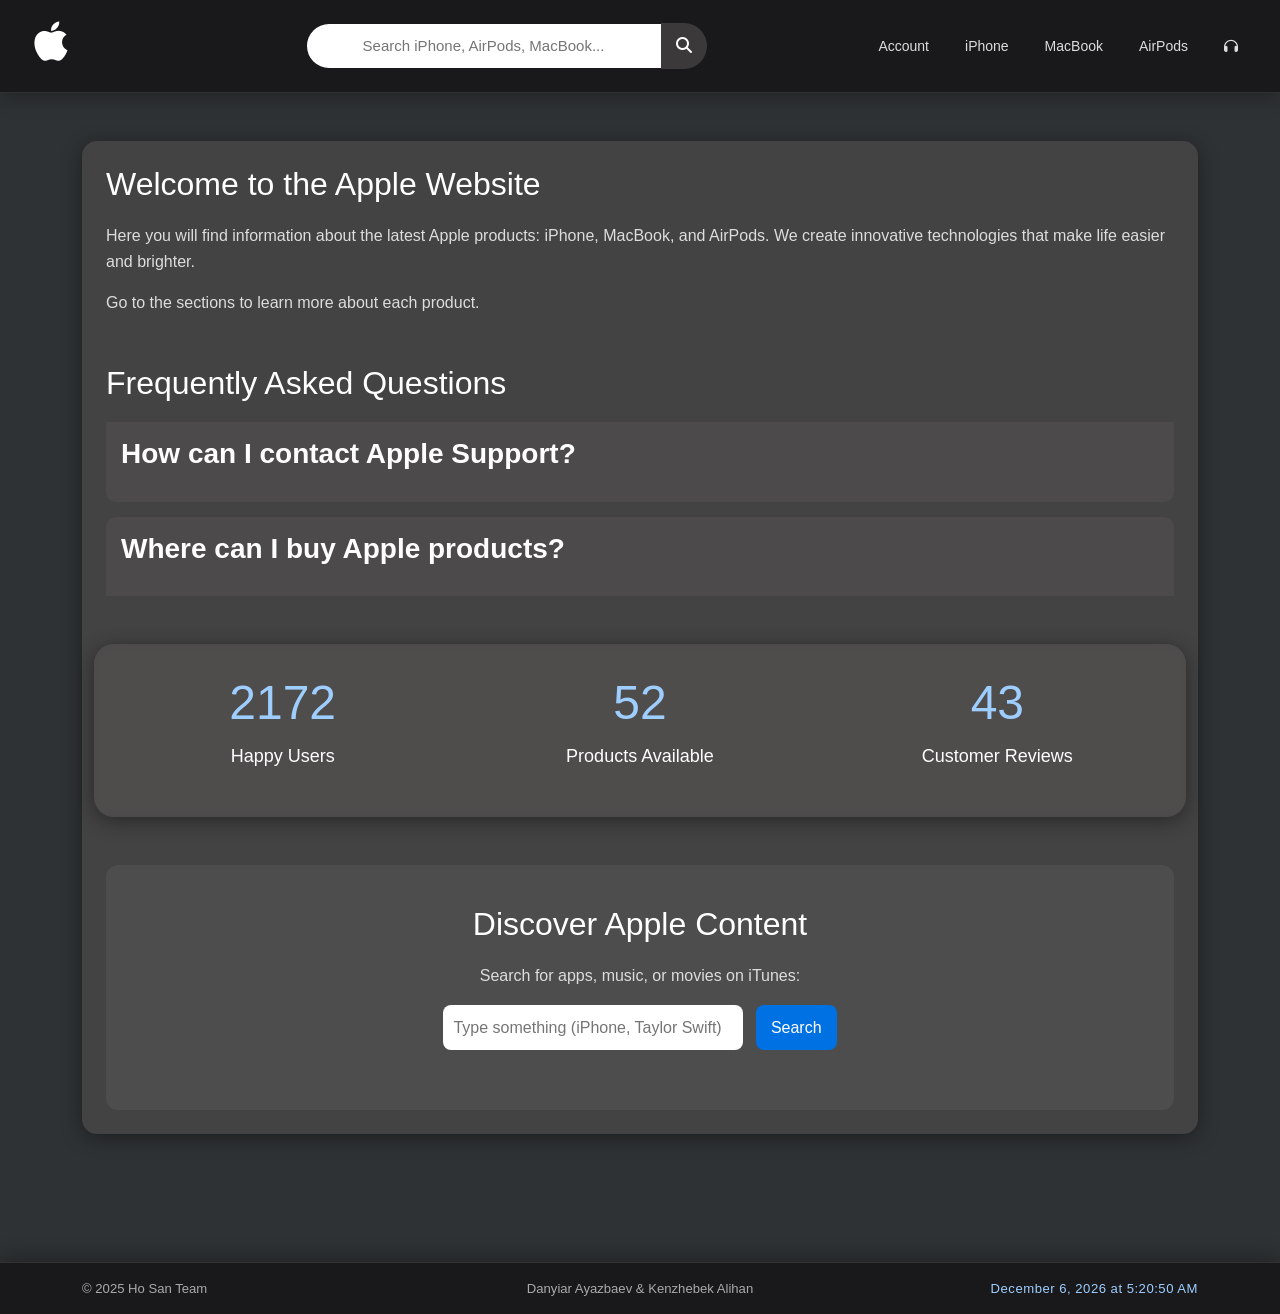
==== commit fdd2f1c0: "account is fixed" ====
--- a/index.html
+++ b/index.html
@@ -127,8 +127,6 @@
         </div>
     </footer>
 
-
-
     <!-- Scripts -->
     <script src="https://ajax.googleapis.com/ajax/libs/jquery/3.7.1/jquery.min.js"></script>
     <script src="https://cdn.jsdelivr.net/npm/bootstrap@5.3.3/dist/js/bootstrap.bundle.min.js"></script>
